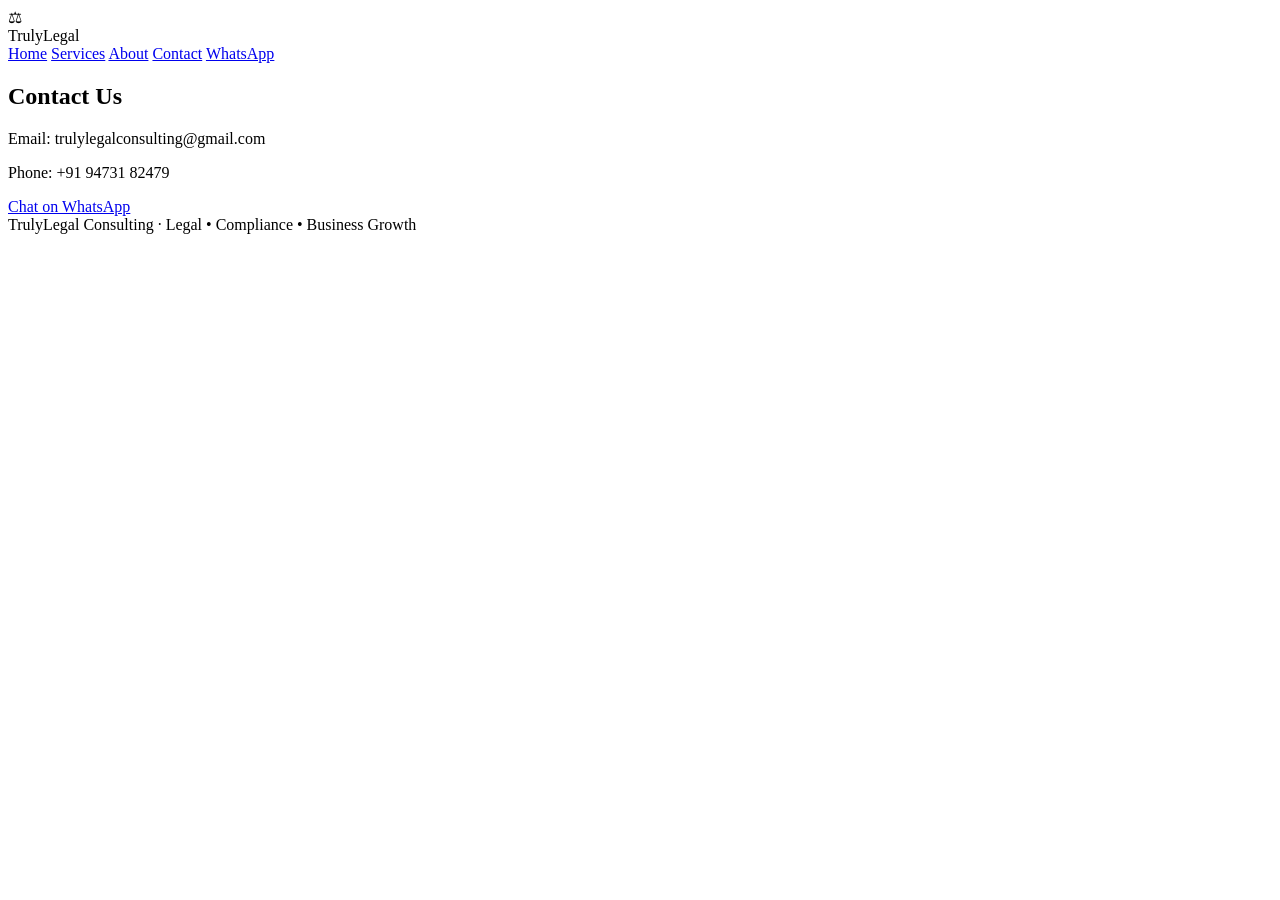
==== contact.html @ 463ec4b2 "Add files via upload" ====
<!doctype html>
<html>
<head>
<title>Contact | TrulyLegal</title>

<meta charset="utf-8">
<meta name="viewport" content="width=device-width, initial-scale=1">
<meta name="keywords" content="Legal services Patna, GST registration Bihar, Company registration India">
<meta name="author" content="TrulyLegal Consulting">
<link rel="stylesheet" href="assets/css/styles.css">

</head>
<body>

<header class="site-header">
  <div class="container nav-wrap">
    <div class="brand">
      <div class="brand-mark">⚖</div>
      TrulyLegal
    </div>
    <nav class="site-nav">
      <a href="index.html">Home</a>
      <a href="services.html">Services</a>
      <a href="about.html">About</a>
      <a href="contact.html">Contact</a>
      <a class="nav-cta" href="https://wa.me/919473182479?text=Hi%20I%20want%20help%20with%20my%20business">WhatsApp</a>
    </nav>
  </div>
</header>


<section class="section">
<div class="container">
<h1>Contact Us</h1>

<p>Email: trulylegalconsulting@gmail.com</p>
<p>Phone: +91 94731 82479</p>

<a class="btn btn-primary" href="https://wa.me/919473182479?text=Hi%20I%20want%20help%20with%20my%20business">
Chat on WhatsApp
</a>

</div>
</section>


<footer class="footer">
  TrulyLegal Consulting · Legal • Compliance • Business Growth
</footer>

</body>
</html>
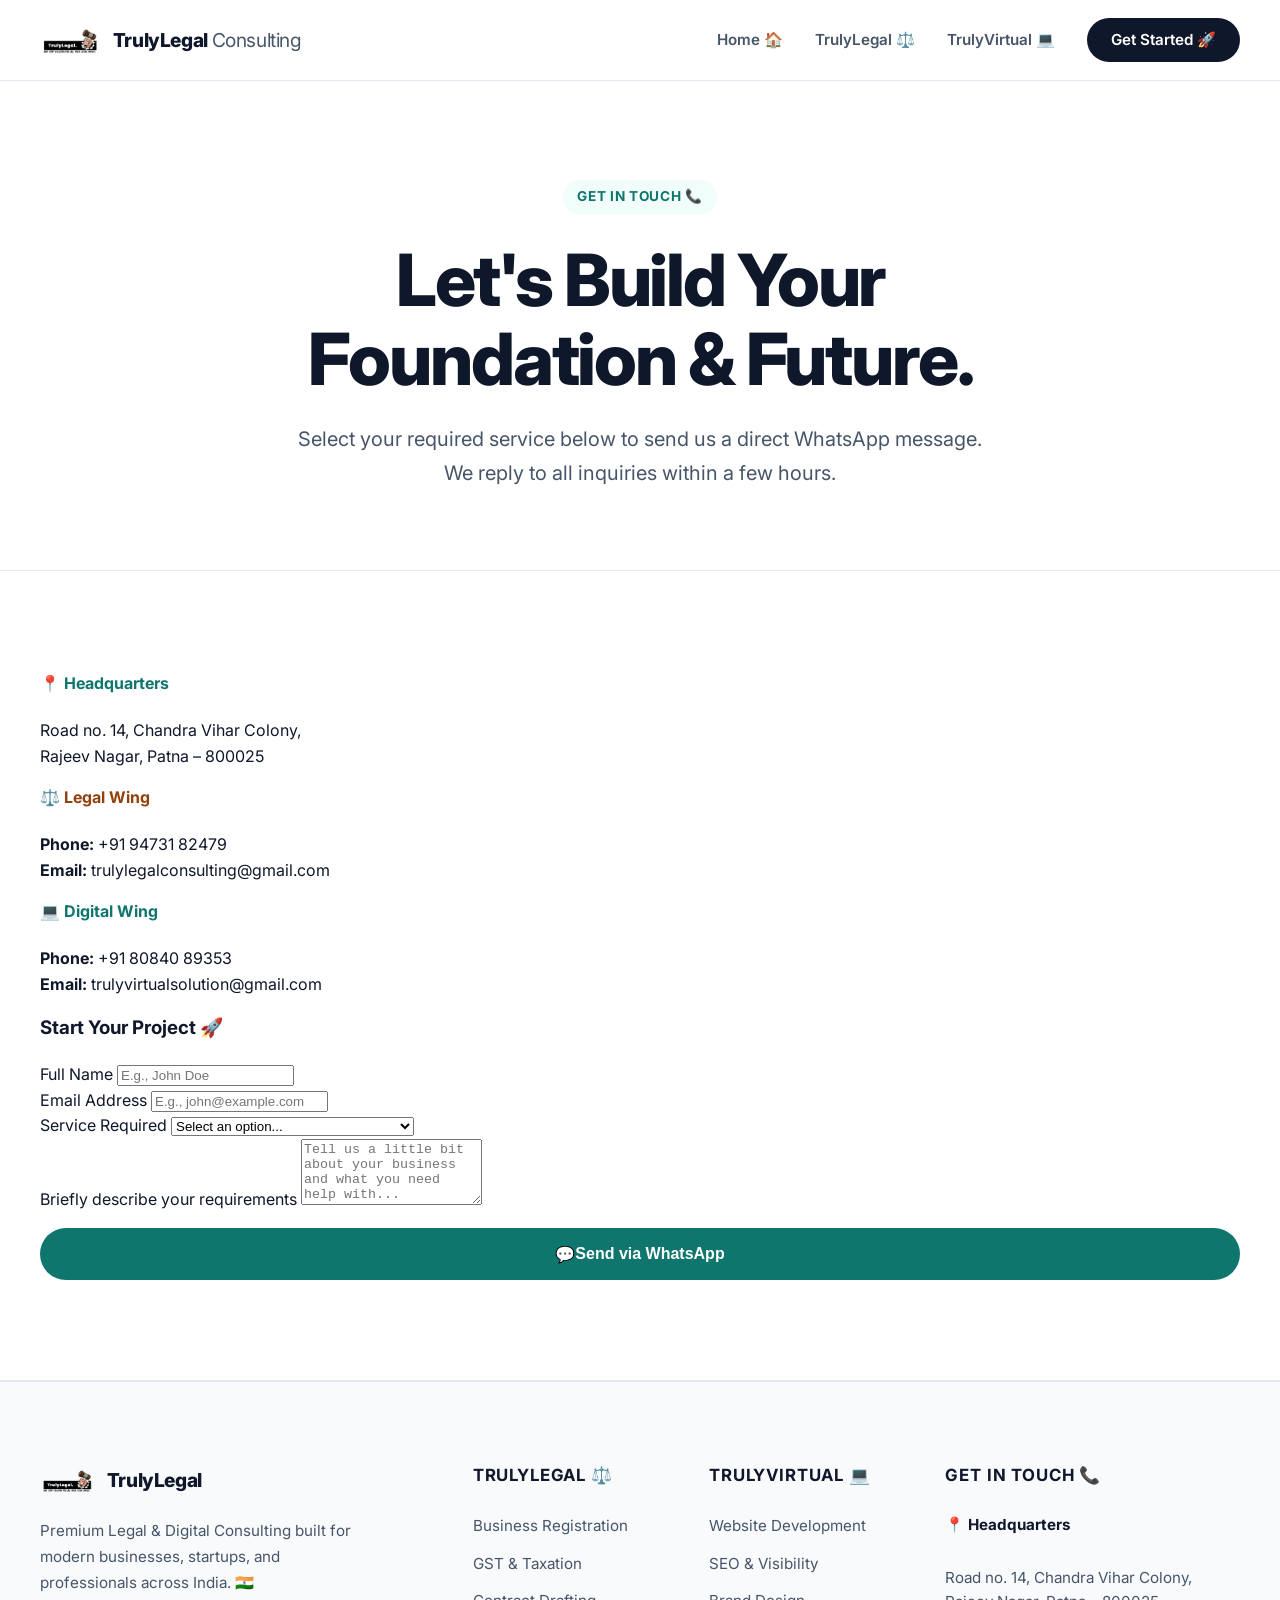
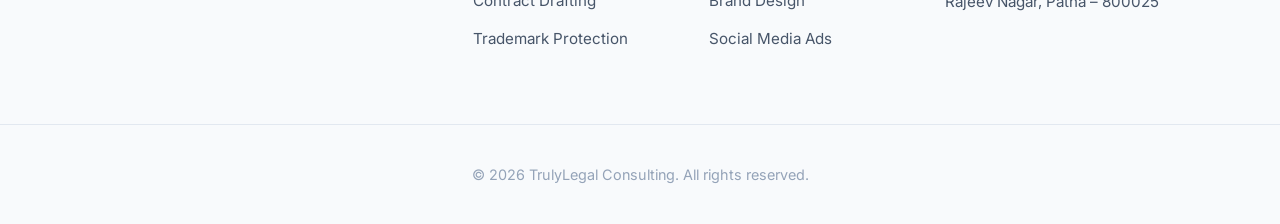
==== commit 8dbab2ed: "Create contact.html" ====
--- a/contact.html
+++ b/contact.html
@@ -1,53 +1,161 @@
+<!doctype html>
+<html lang="en">
+<head>
+  <meta charset="utf-8" />
+  <meta name="viewport" content="width=device-width, initial-scale=1" />
+  <title>Contact Us | TrulyLegal Consulting</title>
+  <link href="https://fonts.googleapis.com/css2?family=Inter:wght@300;400;500;600;700;800&display=swap" rel="stylesheet">
+  <link rel="stylesheet" href="styles.css" />
+  <link rel="icon" href="assets/img/logo.png">
+</head>
+<body class="animated-bg">
+  
+  <header class="site-header">
+    <div class="container nav-wrap">
+      <a class="brand" href="index.html">
+        <img src="assets/img/logo.png" alt="TrulyLegal Logo" class="header-logo">
+        <span class="brand-name">TrulyLegal <span class="light-text">Consulting</span></span>
+      </a>
+      <button class="nav-toggle" id="navToggle" aria-label="Toggle navigation">
+        <span></span><span></span><span></span>
+      </button>
+      <nav class="site-nav" id="siteNav">
+        <a href="index.html">Home 🏠</a>
+        <a href="legal.html">TrulyLegal ⚖️</a>
+        <a href="virtual.html">TrulyVirtual 💻</a>
+        <a href="contact.html" class="nav-cta">Get Started 🚀</a>
+      </nav>
+    </div>
+  </header>
 
-<!doctype html>
-<html>
-<head>
-<title>Contact | TrulyLegal</title>
+  <main>
+    <section class="internal-hero">
+      <div class="container reveal text-center">
+        <span class="badge badge-teal">Get In Touch 📞</span>
+        <h1 class="hero-title">Let's Build Your <br><span class="teal-gradient-text">Foundation & Future.</span></h1>
+        <p class="hero-subtitle" style="margin: 0 auto;">Select your required service below to send us a direct WhatsApp message. We reply to all inquiries within a few hours.</p>
+      </div>
+    </section>
 
-<meta charset="utf-8">
-<meta name="viewport" content="width=device-width, initial-scale=1">
-<meta name="keywords" content="Legal services Patna, GST registration Bihar, Company registration India">
-<meta name="author" content="TrulyLegal Consulting">
-<link rel="stylesheet" href="assets/css/styles.css">
+    <section class="section border-y glass-section">
+      <div class="container">
+        <div class="contact-layout">
+          
+          <div class="contact-info-cards reveal">
+            <div class="bento-card card-teal">
+              <h4 class="teal-text">📍 Headquarters</h4>
+              <p>Road no. 14, Chandra Vihar Colony,<br>Rajeev Nagar, Patna – 800025</p>
+            </div>
+            
+            <div class="bento-card card-brown">
+              <h4 class="brown-text">⚖️ Legal Wing</h4>
+              <p><strong>Phone:</strong> <a href="tel:+919473182479">+91 94731 82479</a><br>
+              <strong>Email:</strong> <a href="mailto:trulylegalconsulting@gmail.com">trulylegalconsulting@gmail.com</a></p>
+            </div>
 
-</head>
-<body>
+            <div class="bento-card card-teal">
+              <h4 class="teal-text">💻 Digital Wing</h4>
+              <p><strong>Phone:</strong> <a href="tel:+918084089353">+91 80840 89353</a><br>
+              <strong>Email:</strong> <a href="mailto:trulyvirtualsolution@gmail.com">trulyvirtualsolution@gmail.com</a></p>
+            </div>
+          </div>
 
-<header class="site-header">
-  <div class="container nav-wrap">
-    <div class="brand">
-      <div class="brand-mark">⚖</div>
-      TrulyLegal
+          <div class="bento-card bento-large card-hover reveal" style="transition-delay: 0.1s;">
+            <h3 class="mb-4">Start Your Project 🚀</h3>
+            <form id="whatsappForm" class="contact-form">
+              
+              <div class="form-group">
+                <label for="userName">Full Name</label>
+                <input type="text" id="userName" class="form-control" placeholder="E.g., John Doe" required>
+              </div>
+
+              <div class="form-group">
+                <label for="userEmail">Email Address</label>
+                <input type="email" id="userEmail" class="form-control" placeholder="E.g., john@example.com" required>
+              </div>
+
+              <div class="form-group">
+                <label for="userService">Service Required</label>
+                <select id="userService" class="form-control" required>
+                  <option value="" disabled selected>Select an option...</option>
+                  <optgroup label="TrulyLegal ⚖️">
+                    <option value="Business Registration">Business Registration & Setup</option>
+                    <option value="GST & Taxation">GST & Taxation</option>
+                    <option value="Drafting & Contracts">Drafting & Contracts</option>
+                    <option value="Trademark / Brand Protection">Trademark / Brand Protection</option>
+                    <option value="Legal Consultation">General Legal Consultation</option>
+                  </optgroup>
+                  <optgroup label="TrulyVirtual 💻">
+                    <option value="Website Development">Website Development</option>
+                    <option value="SEO & Visibility">Google SEO & Visibility</option>
+                    <option value="Logo & Branding">Logo & Brand Design</option>
+                    <option value="Social Media Ads">Social Media & Ads Management</option>
+                  </optgroup>
+                  <optgroup label="Combined 🤝">
+                    <option value="Combined Legal & Digital Package">Combined Legal & Digital Package</option>
+                  </optgroup>
+                </select>
+              </div>
+
+              <div class="form-group">
+                <label for="userMessage">Briefly describe your requirements</label>
+                <textarea id="userMessage" class="form-control" rows="4" placeholder="Tell us a little bit about your business and what you need help with..." required></textarea>
+              </div>
+
+              <button type="submit" class="btn btn-teal mt-3" style="width: 100%;">
+                <span class="btn-icon">💬</span> Send via WhatsApp
+              </button>
+              
+            </form>
+          </div>
+
+        </div>
+      </div>
+    </section>
+  </main>
+
+  <footer class="site-footer">
+    <div class="container footer-grid">
+      <div class="footer-col brand-col">
+        <div class="footer-brand">
+          <img src="assets/img/logo.png" alt="TrulyLegal Logo" class="footer-logo">
+          <span class="brand-name">TrulyLegal</span>
+        </div>
+        <p>Premium Legal & Digital Consulting built for modern businesses, startups, and professionals across India. 🇮🇳</p>
+      </div>
+      <div class="footer-col">
+        <h4>TrulyLegal ⚖️</h4>
+        <ul>
+          <li><a href="legal.html">Business Registration</a></li>
+          <li><a href="legal.html">GST & Taxation</a></li>
+          <li><a href="legal.html">Contract Drafting</a></li>
+          <li><a href="legal.html">Trademark Protection</a></li>
+        </ul>
+      </div>
+      <div class="footer-col">
+        <h4>TrulyVirtual 💻</h4>
+        <ul>
+          <li><a href="virtual.html">Website Development</a></li>
+          <li><a href="virtual.html">SEO & Visibility</a></li>
+          <li><a href="virtual.html">Brand Design</a></li>
+          <li><a href="virtual.html">Social Media Ads</a></li>
+        </ul>
+      </div>
+      <div class="footer-col contact-col">
+        <h4>Get in Touch 📞</h4>
+        <div class="contact-item">
+          <strong>📍 Headquarters</strong><br>
+          Road no. 14, Chandra Vihar Colony,<br>Rajeev Nagar, Patna – 800025
+        </div>
+      </div>
     </div>
-    <nav class="site-nav">
-      <a href="index.html">Home</a>
-      <a href="services.html">Services</a>
-      <a href="about.html">About</a>
-      <a href="contact.html">Contact</a>
-      <a class="nav-cta" href="https://wa.me/919473182479?text=Hi%20I%20want%20help%20with%20my%20business">WhatsApp</a>
-    </nav>
-  </div>
-</header>
+    <div class="footer-bottom">
+      <div class="container">
+        <p>&copy; 2026 TrulyLegal Consulting. All rights reserved.</p>
+      </div>
+    </div>
+  </footer>
 
-
-<section class="section">
-<div class="container">
-<h1>Contact Us</h1>
-
-<p>Email: trulylegalconsulting@gmail.com</p>
-<p>Phone: +91 94731 82479</p>
-
-<a class="btn btn-primary" href="https://wa.me/919473182479?text=Hi%20I%20want%20help%20with%20my%20business">
-Chat on WhatsApp
-</a>
-
-</div>
-</section>
-
-
-<footer class="footer">
-  TrulyLegal Consulting · Legal • Compliance • Business Growth
-</footer>
-
+  <script src="script.js"></script>
 </body>
 </html>
--- a/styles.css
+++ b/styles.css
@@ -0,0 +1,314 @@
+:root {
+  /* Ultra-Clean Light Theme Palette */
+  --bg-main: #FFFFFF;
+  --bg-light: #F8FAFC; /* Very soft slate-gray/off-white */
+  
+  /* Classy Accent Colors */
+  --teal-main: #0F766E;
+  --teal-light: #14B8A6;
+  --teal-bg: #F0FDFA;
+  
+  --brown-main: #92400E;
+  --brown-light: #D97706;
+  --brown-bg: #FFFBEB;
+  
+  /* Text Colors */
+  --text-dark: #0F172A;
+  --text-muted: #475569;
+  --text-light: #94A3B8;
+  
+  /* UI Elements */
+  --border: #E2E8F0;
+  --shadow-sm: 0 4px 6px -1px rgba(0, 0, 0, 0.05);
+  --shadow-md: 0 10px 15px -3px rgba(0, 0, 0, 0.05);
+  --shadow-hover: 0 20px 25px -5px rgba(0, 0, 0, 0.1);
+  --radius: 12px;
+}
+
+* { box-sizing: border-box; }
+html { scroll-behavior: smooth; font-size: 16px; }
+
+body {
+  margin: 0;
+  font-family: 'Inter', sans-serif;
+  background-color: var(--bg-main);
+  color: var(--text-dark);
+  line-height: 1.6;
+  overflow-x: hidden;
+}
+
+ul { list-style: none; padding: 0; margin: 0; }
+a { color: inherit; text-decoration: none; transition: 0.3s ease; }
+img { max-width: 100%; display: block; }
+
+.container { width: min(1200px, calc(100% - 48px)); margin-inline: auto; }
+
+/* Utilities */
+.text-center { text-align: center; }
+.mt-3 { margin-top: 1rem; }
+.mt-5 { margin-top: 3rem; }
+.bg-light { background-color: var(--bg-light); }
+.border-y { border-top: 1px solid var(--border); border-bottom: 1px solid var(--border); }
+.teal-text { color: var(--teal-main); }
+.brown-text { color: var(--brown-main); }
+
+/* Typography */
+h1, h2, h3, h4 { color: var(--text-dark); margin-top: 0; }
+
+.hero-title {
+  font-size: clamp(3rem, 6vw, 4.5rem);
+  font-weight: 800;
+  letter-spacing: -0.03em;
+  line-height: 1.1;
+  margin: 10px 0 24px;
+}
+.hero-subtitle {
+  font-size: clamp(1.1rem, 2vw, 1.25rem);
+  color: var(--text-muted);
+  max-width: 700px;
+  font-weight: 400;
+  line-height: 1.7;
+}
+.section-title {
+  font-size: clamp(2rem, 4vw, 2.5rem);
+  font-weight: 800;
+  letter-spacing: -0.02em;
+  margin-bottom: 16px;
+}
+.section-desc {
+  font-size: 1.1rem;
+  color: var(--text-muted);
+  max-width: 700px;
+  margin: 0 auto;
+}
+.kicker {
+  font-size: 0.9rem;
+  font-weight: 700;
+  letter-spacing: 0.1em;
+  text-transform: uppercase;
+  color: var(--text-muted);
+  margin-bottom: 12px;
+}
+.badge {
+  display: inline-block;
+  padding: 6px 14px;
+  font-size: 0.85rem;
+  font-weight: 700;
+  text-transform: uppercase;
+  letter-spacing: 0.05em;
+  border-radius: 999px;
+  background: var(--border);
+  color: var(--text-muted);
+  margin-bottom: 16px;
+}
+.badge-teal { background: var(--teal-bg); color: var(--teal-main); }
+.badge-brown { background: var(--brown-bg); color: var(--brown-main); }
+
+/* ==========================================
+   STRICT LOGO SIZING & HEADER LAYOUT
+   ========================================== */
+.site-header {
+  position: fixed;
+  top: 0; width: 100%; z-index: 100;
+  background: rgba(255, 255, 255, 0.95);
+  backdrop-filter: blur(8px);
+  -webkit-backdrop-filter: blur(8px);
+  border-bottom: 1px solid var(--border);
+}
+.nav-wrap {
+  display: flex; justify-content: space-between; align-items: center;
+  height: 80px;
+}
+
+.brand {
+  display: flex;
+  align-items: center;
+  gap: 12px;
+}
+/* STRICT constraints on the header logo */
+.header-logo {
+  max-height: 40px !important;
+  width: auto;
+  object-fit: contain;
+}
+.brand-name {
+  font-size: 1.2rem;
+  font-weight: 800;
+  color: var(--text-dark);
+  letter-spacing: -0.02em;
+}
+.brand-name .light-text { font-weight: 400; color: var(--text-muted); }
+
+.site-nav { display: flex; gap: 32px; align-items: center; }
+.site-nav a { font-size: 0.95rem; font-weight: 600; color: var(--text-muted); }
+.site-nav a:hover, .site-nav a.active { color: var(--text-dark); }
+.site-nav a.teal-text { color: var(--teal-main); }
+.site-nav a.brown-text { color: var(--brown-main); }
+
+.nav-cta {
+  background: var(--text-dark); color: #fff !important; 
+  padding: 10px 24px; border-radius: 999px;
+}
+.nav-cta:hover { background: var(--teal-main); transform: translateY(-2px); }
+
+.nav-toggle {
+  display: none; width: 40px; height: 40px; background: none; border: none;
+  flex-direction: column; justify-content: center; gap: 6px; cursor: pointer;
+}
+.nav-toggle span { display: block; width: 100%; height: 2px; background: var(--text-dark); }
+
+/* Buttons */
+.btn {
+  display: inline-flex; align-items: center; justify-content: center;
+  height: 52px; padding: 0 32px; font-weight: 700;
+  border-radius: 999px; cursor: pointer; border: 2px solid transparent;
+  transition: all 0.3s ease;
+  font-size: 1rem;
+}
+.btn-primary { background: var(--text-dark); color: #fff; }
+.btn-primary:hover { background: var(--teal-main); transform: translateY(-3px); box-shadow: var(--shadow-md); }
+.btn-outline { background: transparent; border-color: var(--border); color: var(--text-dark); }
+.btn-outline:hover { border-color: var(--text-dark); background: var(--bg-light); }
+.btn-teal { background: var(--teal-main); color: #fff; }
+.btn-teal:hover { background: var(--teal-light); transform: translateY(-3px); box-shadow: var(--shadow-md); }
+.btn-brown { background: var(--brown-main); color: #fff; }
+.btn-brown:hover { background: var(--brown-light); transform: translateY(-3px); box-shadow: var(--shadow-md); }
+
+/* Heroes */
+.hero-section { padding: 160px 0 80px; text-align: center; }
+.hero-content { display: flex; flex-direction: column; align-items: center; }
+.hero-actions { display: flex; gap: 16px; margin-top: 32px; flex-wrap: wrap; justify-content: center; }
+
+.internal-hero { padding: 180px 0 80px; text-align: center; }
+.hero-logo-wrapper { max-width: 250px; margin: 0 auto 30px; }
+.tv-brand-logo { width: 100%; height: auto; border-radius: 8px; border: 1px solid var(--border); }
+
+/* Trust Banner */
+.trust-banner { padding: 20px 0; background: var(--bg-main); font-size: 0.95rem; font-weight: 600; color: var(--text-muted); }
+.trust-flex { display: flex; justify-content: center; gap: 30px; flex-wrap: wrap; }
+.trust-flex .dot { color: var(--border); }
+
+/* General Sections */
+.section { padding: 100px 0; }
+.section-header { margin-bottom: 60px; }
+
+/* Cards */
+.feature-card {
+  background: var(--bg-main);
+  border: 1px solid var(--border);
+  padding: 40px;
+  border-radius: var(--radius);
+  box-shadow: var(--shadow-sm);
+  transition: all 0.3s ease;
+}
+.feature-card:hover { transform: translateY(-5px); box-shadow: var(--shadow-md); }
+.feature-card h3, .feature-card h4 { font-size: 1.25rem; font-weight: 800; margin-bottom: 12px; }
+.feature-card p { color: var(--text-muted); margin-bottom: 0; }
+
+/* Split Cards (Dual Advantage) */
+.split-cards-grid { display: grid; grid-template-columns: 1fr 1fr; gap: 32px; }
+.split-card { display: flex; flex-direction: column; justify-content: flex-start; text-decoration: none; padding: 50px; }
+.card-icon { font-size: 2.5rem; margin-bottom: 24px; padding: 16px; display: inline-block; border-radius: 16px; width: max-content; }
+.brown-icon { background: var(--brown-bg); border: 1px solid rgba(146,64,14,0.1); }
+.teal-icon { background: var(--teal-bg); border: 1px solid rgba(15,118,110,0.1); }
+.card-text { margin-bottom: 30px; flex-grow: 1; }
+.card-link { font-weight: 700; font-size: 0.95rem; }
+.brown-link { color: var(--brown-main); }
+.teal-link { color: var(--teal-main); }
+.split-card:hover { border-color: var(--border); }
+
+/* Grids */
+.audience-grid, .services-grid { display: grid; grid-template-columns: repeat(3, 1fr); gap: 24px; }
+.workflow-grid { display: grid; grid-template-columns: repeat(4, 1fr); gap: 24px; }
+
+/* Workflow */
+.workflow-step { padding: 30px; text-align: left; }
+.step-num { font-size: 2.5rem; font-weight: 900; color: var(--border); margin-bottom: 16px; line-height: 1; }
+.workflow-step:hover .step-num { color: var(--teal-main); }
+.workflow-step h4 { font-size: 1.2rem; font-weight: 700; margin-bottom: 8px; }
+.workflow-step p { color: var(--text-muted); font-size: 0.95rem; margin: 0; }
+
+/* Lists */
+.clean-list { margin-top: 20px; }
+.clean-list li { padding-left: 24px; position: relative; margin-bottom: 10px; color: var(--text-dark); font-weight: 500; font-size: 0.95rem; }
+.clean-list li::before { content: "•"; position: absolute; left: 8px; color: var(--text-muted); }
+.check-list li::before { content: "✓"; left: 0; color: var(--teal-main); font-weight: 900; }
+
+/* Pricing Elements */
+.pricing-disclaimer {
+  background: var(--bg-light); border: 1px solid var(--border);
+  border-left: 4px solid var(--teal-main); padding: 30px; border-radius: 0 var(--radius) var(--radius) 0; margin-bottom: 60px;
+}
+.pricing-disclaimer h4 { margin-bottom: 12px; font-size: 1.05rem; }
+.pricing-grid { display: grid; grid-template-columns: repeat(2, 1fr); gap: 24px; }
+.price-card { background: var(--bg-main); border: 1px solid var(--border); padding: 40px; border-radius: var(--radius); box-shadow: var(--shadow-sm); }
+.featured-price-card { border-color: var(--teal-main); box-shadow: var(--shadow-md); position: relative; }
+.card-top { display: flex; justify-content: space-between; align-items: flex-start; margin-bottom: 16px; border-bottom: 1px solid var(--border); padding-bottom: 24px; }
+.card-top h4 { font-size: 1.3rem; font-weight: 800; margin: 0; max-width: 60%; }
+.card-top .price { font-size: 2.2rem; font-weight: 900; line-height: 1; }
+.target-text { font-style: italic; font-size: 0.95rem; }
+
+.services-list { display: flex; flex-direction: column; gap: 16px; }
+.service-row { display: flex; justify-content: space-between; align-items: center; padding: 32px 40px; background: var(--bg-main); border: 1px solid var(--border); border-radius: var(--radius); }
+.row-info h4 { font-size: 1.15rem; font-weight: 700; margin-bottom: 8px; }
+.row-info p { margin: 0; color: var(--text-muted); font-size: 0.95rem; max-width: 80%; }
+.row-price { text-align: right; }
+.row-price .price { font-size: 1.8rem; font-weight: 900; display: block; line-height: 1; }
+.row-price .term { font-size: 0.85rem; color: var(--text-light); text-transform: uppercase; letter-spacing: 0.05em; }
+
+/* Call To Action Box */
+.cta-box { background: var(--text-dark); color: #fff; text-align: center; padding: 80px 40px; border-radius: 24px; }
+.cta-box h2 { color: #fff; font-size: 2.5rem; margin-bottom: 20px; }
+.cta-box p { color: var(--text-light); font-size: 1.1rem; max-width: 600px; margin: 0 auto 40px; }
+.cta-flex { display: flex; justify-content: center; gap: 16px; flex-wrap: wrap; }
+.box-brown { background: var(--brown-main); }
+.box-teal { background: var(--teal-main); }
+.box-brown p, .box-teal p { color: rgba(255,255,255,0.8); }
+
+/* Footer */
+.site-footer { background: var(--bg-light); border-top: 1px solid var(--border); padding-top: 80px; }
+.footer-grid { display: grid; grid-template-columns: 2fr 1fr 1fr 1.5fr; gap: 40px; padding-bottom: 60px; }
+.footer-brand { display: flex; align-items: center; gap: 12px; margin-bottom: 20px; }
+.footer-logo { max-height: 36px !important; width: auto; object-fit: contain; }
+.brand-col p { color: var(--text-muted); font-size: 0.95rem; line-height: 1.7; max-width: 320px; }
+
+.footer-col h4 { font-size: 1.05rem; font-weight: 700; margin-bottom: 24px; text-transform: uppercase; letter-spacing: 0.05em; }
+.footer-col ul li { margin-bottom: 12px; }
+.footer-col ul li a { color: var(--text-muted); font-size: 0.95rem; }
+.footer-col ul li a:hover { color: var(--teal-main); }
+
+.contact-item { margin-bottom: 16px; font-size: 0.95rem; color: var(--text-muted); }
+.contact-item strong { color: var(--text-dark); display: block; margin-bottom: 4px; }
+.contact-item a { color: var(--text-muted); }
+.contact-item a:hover { color: var(--teal-main); }
+
+.footer-bottom { border-top: 1px solid var(--border); padding: 24px 0; text-align: center; color: var(--text-light); font-size: 0.9rem; }
+
+/* Animations */
+.reveal { opacity: 0; transform: translateY(20px); transition: all 0.6s cubic-bezier(0.16, 1, 0.3, 1); }
+.reveal.in-view { opacity: 1; transform: translateY(0); }
+
+/* Responsive */
+@media (max-width: 992px) {
+  .split-cards-grid, .audience-grid, .services-grid, .pricing-grid { grid-template-columns: 1fr 1fr; }
+  .workflow-grid { grid-template-columns: repeat(2, 1fr); }
+  .footer-grid { grid-template-columns: 1fr 1fr; gap: 50px; }
+  .service-row { flex-direction: column; align-items: flex-start; gap: 20px; }
+  .row-info p { max-width: 100%; }
+}
+
+@media (max-width: 768px) {
+  .site-nav {
+    position: absolute; top: 80px; left: 0; width: 100%; background: var(--bg-main);
+    flex-direction: column; padding: 30px; border-bottom: 1px solid var(--border); box-shadow: var(--shadow-md);
+    clip-path: polygon(0 0, 100% 0, 100% 0, 0 0); transition: 0.4s ease;
+  }
+  .site-nav.open { clip-path: polygon(0 0, 100% 0, 100% 100%, 0 100%); }
+  .nav-toggle { display: flex; }
+  
+  .split-cards-grid, .audience-grid, .services-grid, .pricing-grid, .workflow-grid, .footer-grid { grid-template-columns: 1fr; }
+  .hero-section { padding: 140px 0 60px; }
+  .hero-title { font-size: 2.8rem; }
+  .split-card { padding: 30px; }
+  .cta-box { padding: 40px 20px; }
+}
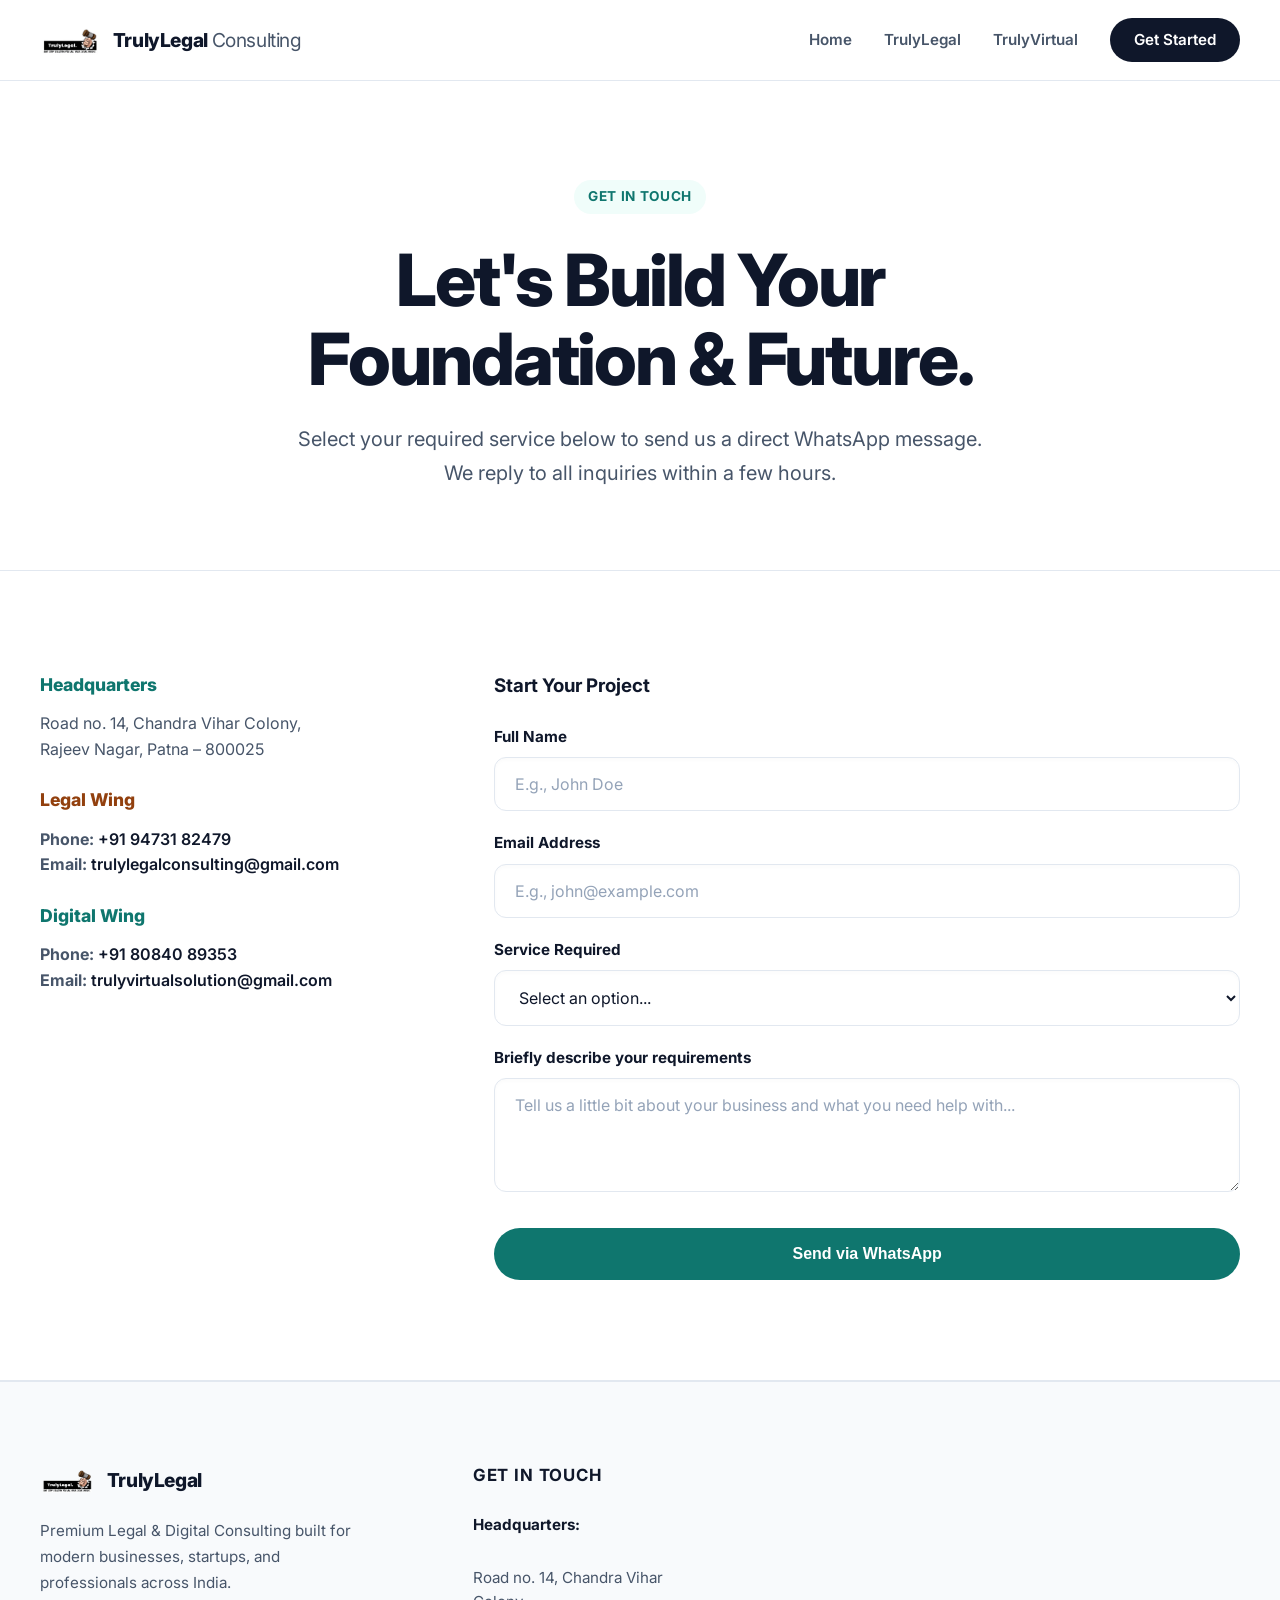
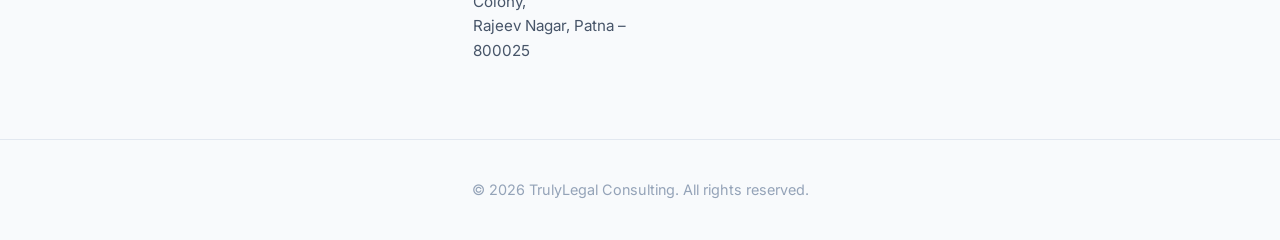
==== commit 41598dab: "Update contact.html" ====
--- a/contact.html
+++ b/contact.html
@@ -20,10 +20,10 @@
         <span></span><span></span><span></span>
       </button>
       <nav class="site-nav" id="siteNav">
-        <a href="index.html">Home 🏠</a>
-        <a href="legal.html">TrulyLegal ⚖️</a>
-        <a href="virtual.html">TrulyVirtual 💻</a>
-        <a href="contact.html" class="nav-cta">Get Started 🚀</a>
+        <a href="index.html">Home</a>
+        <a href="legal.html">TrulyLegal</a>
+        <a href="virtual.html">TrulyVirtual</a>
+        <a href="contact.html" class="nav-cta">Get Started</a>
       </nav>
     </div>
   </header>
@@ -31,7 +31,7 @@
   <main>
     <section class="internal-hero">
       <div class="container reveal text-center">
-        <span class="badge badge-teal">Get In Touch 📞</span>
+        <span class="badge badge-teal">Get In Touch</span>
         <h1 class="hero-title">Let's Build Your <br><span class="teal-gradient-text">Foundation & Future.</span></h1>
         <p class="hero-subtitle" style="margin: 0 auto;">Select your required service below to send us a direct WhatsApp message. We reply to all inquiries within a few hours.</p>
       </div>
@@ -43,25 +43,25 @@
           
           <div class="contact-info-cards reveal">
             <div class="bento-card card-teal">
-              <h4 class="teal-text">📍 Headquarters</h4>
+              <h4 class="teal-text">Headquarters</h4>
               <p>Road no. 14, Chandra Vihar Colony,<br>Rajeev Nagar, Patna – 800025</p>
             </div>
             
             <div class="bento-card card-brown">
-              <h4 class="brown-text">⚖️ Legal Wing</h4>
+              <h4 class="brown-text">Legal Wing</h4>
               <p><strong>Phone:</strong> <a href="tel:+919473182479">+91 94731 82479</a><br>
               <strong>Email:</strong> <a href="mailto:trulylegalconsulting@gmail.com">trulylegalconsulting@gmail.com</a></p>
             </div>
 
             <div class="bento-card card-teal">
-              <h4 class="teal-text">💻 Digital Wing</h4>
+              <h4 class="teal-text">Digital Wing</h4>
               <p><strong>Phone:</strong> <a href="tel:+918084089353">+91 80840 89353</a><br>
               <strong>Email:</strong> <a href="mailto:trulyvirtualsolution@gmail.com">trulyvirtualsolution@gmail.com</a></p>
             </div>
           </div>
 
           <div class="bento-card bento-large card-hover reveal" style="transition-delay: 0.1s;">
-            <h3 class="mb-4">Start Your Project 🚀</h3>
+            <h3 class="mb-4">Start Your Project</h3>
             <form id="whatsappForm" class="contact-form">
               
               <div class="form-group">
@@ -78,20 +78,20 @@
                 <label for="userService">Service Required</label>
                 <select id="userService" class="form-control" required>
                   <option value="" disabled selected>Select an option...</option>
-                  <optgroup label="TrulyLegal ⚖️">
+                  <optgroup label="TrulyLegal">
                     <option value="Business Registration">Business Registration & Setup</option>
                     <option value="GST & Taxation">GST & Taxation</option>
                     <option value="Drafting & Contracts">Drafting & Contracts</option>
                     <option value="Trademark / Brand Protection">Trademark / Brand Protection</option>
                     <option value="Legal Consultation">General Legal Consultation</option>
                   </optgroup>
-                  <optgroup label="TrulyVirtual 💻">
+                  <optgroup label="TrulyVirtual">
                     <option value="Website Development">Website Development</option>
                     <option value="SEO & Visibility">Google SEO & Visibility</option>
                     <option value="Logo & Branding">Logo & Brand Design</option>
                     <option value="Social Media Ads">Social Media & Ads Management</option>
                   </optgroup>
-                  <optgroup label="Combined 🤝">
+                  <optgroup label="Combined">
                     <option value="Combined Legal & Digital Package">Combined Legal & Digital Package</option>
                   </optgroup>
                 </select>
@@ -103,7 +103,7 @@
               </div>
 
               <button type="submit" class="btn btn-teal mt-3" style="width: 100%;">
-                <span class="btn-icon">💬</span> Send via WhatsApp
+                Send via WhatsApp
               </button>
               
             </form>
@@ -121,30 +121,12 @@
           <img src="assets/img/logo.png" alt="TrulyLegal Logo" class="footer-logo">
           <span class="brand-name">TrulyLegal</span>
         </div>
-        <p>Premium Legal & Digital Consulting built for modern businesses, startups, and professionals across India. 🇮🇳</p>
-      </div>
-      <div class="footer-col">
-        <h4>TrulyLegal ⚖️</h4>
-        <ul>
-          <li><a href="legal.html">Business Registration</a></li>
-          <li><a href="legal.html">GST & Taxation</a></li>
-          <li><a href="legal.html">Contract Drafting</a></li>
-          <li><a href="legal.html">Trademark Protection</a></li>
-        </ul>
-      </div>
-      <div class="footer-col">
-        <h4>TrulyVirtual 💻</h4>
-        <ul>
-          <li><a href="virtual.html">Website Development</a></li>
-          <li><a href="virtual.html">SEO & Visibility</a></li>
-          <li><a href="virtual.html">Brand Design</a></li>
-          <li><a href="virtual.html">Social Media Ads</a></li>
-        </ul>
+        <p>Premium Legal & Digital Consulting built for modern businesses, startups, and professionals across India.</p>
       </div>
       <div class="footer-col contact-col">
-        <h4>Get in Touch 📞</h4>
+        <h4>Get in Touch</h4>
         <div class="contact-item">
-          <strong>📍 Headquarters</strong><br>
+          <strong>Headquarters:</strong><br>
           Road no. 14, Chandra Vihar Colony,<br>Rajeev Nagar, Patna – 800025
         </div>
       </div>
--- a/styles.css
+++ b/styles.css
@@ -312,3 +312,62 @@
   .split-card { padding: 30px; }
   .cta-box { padding: 40px 20px; }
 }
+/* ==========================================
+   CONTACT PAGE & FORM STYLES
+   ========================================== */
+.contact-layout {
+  display: grid;
+  grid-template-columns: 1fr 1.8fr;
+  gap: 40px;
+  align-items: start;
+}
+.contact-info-cards {
+  display: grid;
+  gap: 24px;
+}
+.contact-info-cards h4 { margin-bottom: 12px; font-weight: 800; font-size: 1.1rem; }
+.contact-info-cards p { margin: 0; color: var(--text-muted); }
+.contact-info-cards a { color: var(--text-dark); font-weight: 600; text-decoration: underline; text-decoration-color: transparent; transition: 0.3s; }
+.contact-info-cards a:hover { text-decoration-color: var(--teal-main); color: var(--teal-main); }
+
+.contact-form {
+  display: flex;
+  flex-direction: column;
+  gap: 20px;
+}
+.mb-4 { margin-bottom: 1.5rem; }
+
+.form-group {
+  display: flex;
+  flex-direction: column;
+  gap: 8px;
+}
+.form-group label {
+  font-weight: 700;
+  color: var(--text-dark);
+  font-size: 0.95rem;
+}
+.form-control {
+  width: 100%;
+  padding: 16px 20px;
+  border-radius: 12px;
+  border: 1px solid var(--border);
+  background: var(--bg-main);
+  font-family: inherit;
+  font-size: 1rem;
+  color: var(--text-dark);
+  transition: all 0.3s ease;
+  box-shadow: 0 2px 4px rgba(0,0,0,0.02) inset;
+}
+.form-control:focus {
+  outline: none;
+  border-color: var(--teal-main);
+  box-shadow: 0 0 0 4px var(--teal-bg);
+}
+.form-control::placeholder {
+  color: var(--text-light);
+}
+
+@media (max-width: 992px) {
+  .contact-layout { grid-template-columns: 1fr; }
+}
